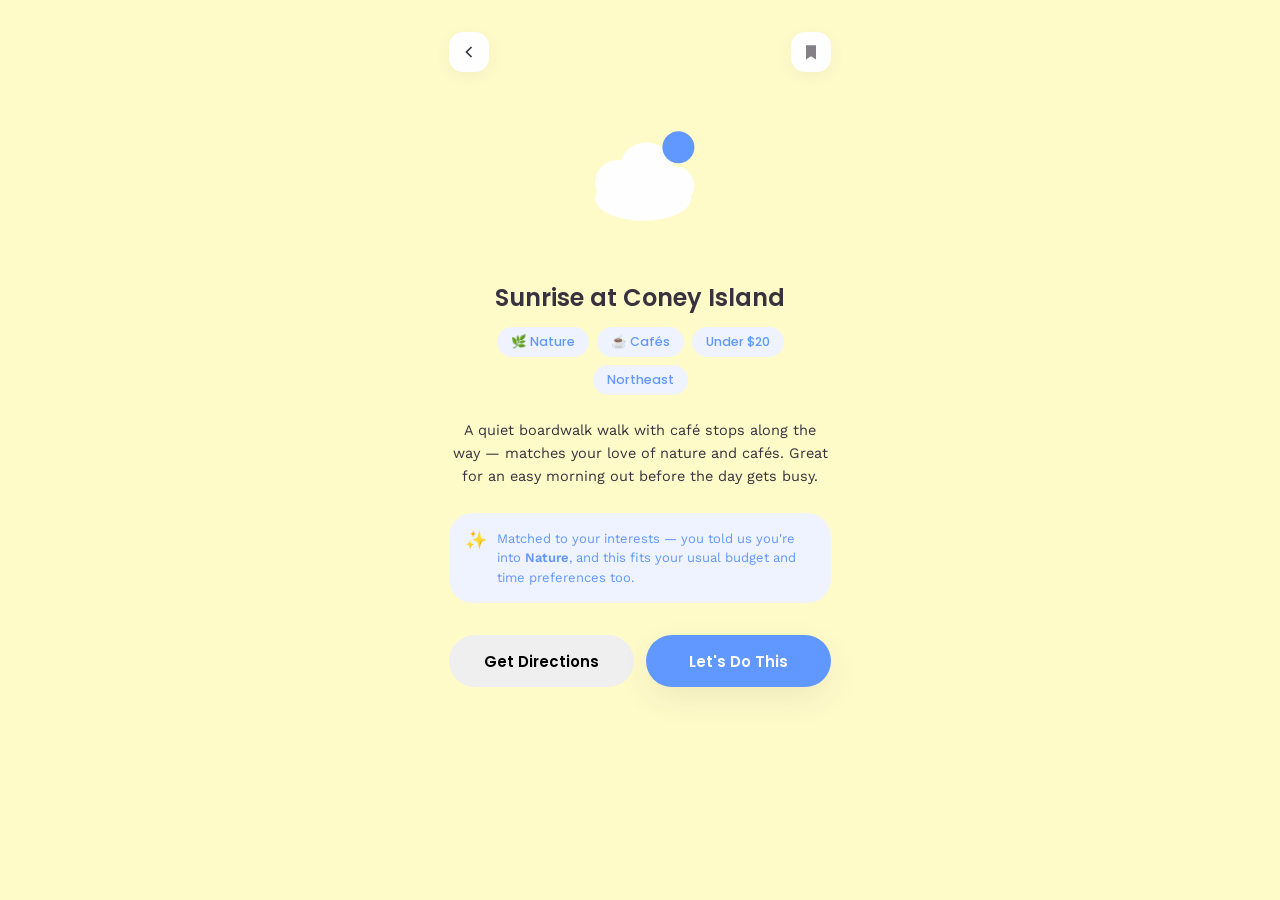
==== activity-detail.html @ 5b77f56b "Add baseline snapshot of the Today app prototype Pre-pivot static site: onboarding, home spin mechan" ====
<!doctype html>
<html lang="en">
<head>
<meta charset="UTF-8" />
<meta name="viewport" content="width=device-width, initial-scale=1.0" />
<title>Today — Activity</title>
<link rel="stylesheet" href="style.css" />
<style>
  .screen { padding-bottom: var(--space-6); }

  .detail-topbar { display: flex; align-items: center; justify-content: space-between; margin-bottom: var(--space-5); }
  .back-btn {
    width: 40px; height: 40px;
    display: flex; align-items: center; justify-content: center;
    background: var(--color-card);
    border-radius: 14px;
    box-shadow: var(--shadow-card);
    border: none;
    cursor: pointer;
  }
  .back-btn svg { width: 20px; height: 20px; color: var(--color-text); }

  .save-toggle {
    width: 40px; height: 40px;
    display: flex; align-items: center; justify-content: center;
    background: var(--color-card);
    border-radius: 14px;
    box-shadow: var(--shadow-card);
    border: none;
    cursor: pointer;
    color: var(--color-text-soft);
  }
  .save-toggle.saved { color: var(--color-accent); }
  .save-toggle svg { width: 20px; height: 20px; }

  .detail-hero { width: 160px; height: 160px; margin: 0 auto var(--space-5); }
  .detail-hero svg { width: 100%; height: 100%; }

  .detail-title { font-family: var(--font-heading); font-weight: 600; font-size: 24px; text-align: center; margin: 0 0 var(--space-3); }

  .detail-tags { display: flex; flex-wrap: wrap; gap: 8px; justify-content: center; margin-bottom: var(--space-5); }
  .detail-tag { padding: 6px 14px; border-radius: var(--radius-pill); background: var(--color-accent-soft); color: var(--color-accent); font-family: var(--font-heading); font-size: 12.5px; font-weight: 500; }

  .detail-desc { font-size: 14.5px; line-height: 1.6; color: var(--color-text); text-align: center; margin: 0 0 var(--space-5); }

  .why-card {
    background: var(--color-accent-soft);
    border-radius: var(--radius-md);
    padding: var(--space-4);
    margin-bottom: var(--space-6);
    display: flex;
    gap: 10px;
    align-items: flex-start;
  }
  .why-card .why-icon { font-size: 18px; flex-shrink: 0; }
  .why-card p { margin: 0; font-size: 13px; color: var(--color-accent); line-height: 1.5; text-align: left; }
  .why-card strong { font-weight: 600; }

  .detail-actions { display: flex; gap: var(--space-3); }
</style>
</head>
<body>
  <div class="screen">
    <div class="detail-topbar">
      <button class="back-btn" id="back-btn" aria-label="Back">
        <svg viewBox="0 0 24 24" fill="none" stroke="currentColor" stroke-width="2"><path d="M15 18l-6-6 6-6"/></svg>
      </button>
      <button class="save-toggle" id="save-toggle" aria-label="Save">
        <svg viewBox="0 0 24 24" fill="currentColor"><path d="M6 4h12v17l-6-4-6 4z"/></svg>
      </button>
    </div>

    <div class="detail-hero" id="detail-hero"></div>

    <h1 class="detail-title" id="detail-title"></h1>

    <div class="detail-tags" id="detail-tags"></div>

    <p class="detail-desc" id="detail-desc"></p>

    <div class="why-card">
      <span class="why-icon">✨</span>
      <p id="why-text"></p>
    </div>

    <div class="detail-actions">
      <button class="btn btn-outline flex1" id="directions-btn">Get Directions</button>
      <button class="btn btn-primary flex1" id="lets-do-this-btn">Let's Do This</button>
    </div>
  </div>

  <script>
    const fallback = {
      icon: '<ellipse cx="52" cy="64" rx="30" ry="14" fill="#fefeff"/><circle cx="36" cy="54" r="14" fill="#fefeff"/><circle cx="54" cy="46" r="17" fill="#fefeff"/><circle cx="72" cy="56" r="12" fill="#fefeff"/><circle cx="74" cy="32" r="10" fill="#6198ff"/>',
      title: 'Sunrise at Coney Island',
      desc: 'A quiet boardwalk walk with café stops along the way — matches your love of nature and cafés. Great for an easy morning out before the day gets busy.',
      tags: ['🌿 Nature', '☕ Cafés', 'Under $20', 'Northeast']
    };

    const stored = sessionStorage.getItem('todayPick');
    const pick = stored ? JSON.parse(stored) : fallback;

    document.getElementById('detail-hero').innerHTML = `<svg viewBox="0 0 100 100"><circle cx="50" cy="50" r="48" fill="#fffbc9"/>${pick.icon}</svg>`;
    document.getElementById('detail-title').textContent = pick.title;
    document.getElementById('detail-desc').textContent = pick.desc;
    document.getElementById('detail-tags').innerHTML = pick.tags.map(t => `<span class="detail-tag">${t}</span>`).join('');

    const topTag = pick.tags.find(t => /[a-zA-Z]/.test(t)) || pick.tags[0];
    document.getElementById('why-text').innerHTML = `Matched to your interests — you told us you're into <strong>${topTag.replace(/^[^\w]+/, '')}</strong>, and this fits your usual budget and time preferences too.`;

    document.getElementById('back-btn').addEventListener('click', () => history.back());
    document.getElementById('directions-btn').addEventListener('click', () => { window.location.href = 'directions.html'; });

    const saveToggle = document.getElementById('save-toggle');
    saveToggle.addEventListener('click', () => saveToggle.classList.toggle('saved'));

    document.getElementById('lets-do-this-btn').addEventListener('click', () => {
      localStorage.setItem('ongoingActivity', JSON.stringify(pick));
      window.location.href = 'home-single.html';
    });
  </script>
</body>
</html>
---- style.css ----
/* ==========================================================================
   Today — shared design tokens & base styles
   Used by: onboarding1.html, onboarding2.html, onboarding3.html, home.html
   Matches the existing login flow (index.html) exactly.
   ========================================================================== */

@import url('https://fonts.googleapis.com/css2?family=Baloo+2:wght@600&family=Work+Sans:wght@500&family=Poppins:wght@400;500;600&display=swap');

:root {
  /* Color */
  --color-bg: #fffbc9;
  --color-card: #fefeff;
  --color-text: #37323e;
  --color-text-soft: rgba(55, 50, 62, 0.62);
  --color-accent: #6198ff;
  --color-accent-soft: #eef3ff;
  --color-orange: #ffb37a;
  --color-border: rgba(55, 50, 62, 0.1);

  /* Type */
  --font-display: "Baloo 2", sans-serif;
  --font-heading: "Poppins", sans-serif;
  --font-body: "Work Sans", sans-serif;

  /* Radius */
  --radius-lg: 32px;
  --radius-md: 24px;
  --radius-sm: 14px;
  --radius-pill: 999px;

  /* Spacing */
  --space-1: 4px;
  --space-2: 8px;
  --space-3: 12px;
  --space-4: 16px;
  --space-5: 24px;
  --space-6: 32px;
  --space-7: 48px;

  /* Shadow */
  --shadow-soft: 0 12px 32px rgba(55, 50, 62, 0.08);
  --shadow-card: 0 4px 16px rgba(55, 50, 62, 0.06);

  /* Motion */
  --ease-out: cubic-bezier(0.16, 1, 0.3, 1);
  --ease-standard: cubic-bezier(0.4, 0, 0.2, 1);
}

* { box-sizing: border-box; }

/* Reset default UA button chrome for interactive elements authored as
   <button> (nav items, settings rows, chips, option cards, etc.) so
   their existing component styles apply cleanly. */
button.nav-item,
button.settings-row,
button.option-card,
button.chip,
button.filter-chip,
button.mode-card,
button.icon-option {
  appearance: none;
  -webkit-appearance: none;
  margin: 0;
  font: inherit;
  color: inherit;
}

html, body {
  margin: 0;
  height: 100%;
}

body {
  background: var(--color-bg);
  color: var(--color-text);
  font-family: var(--font-body);
  display: flex;
  flex-direction: column;
  align-items: center;
  min-height: 100vh;
  overflow-x: hidden;
}

/* ---- Page shell -------------------------------------------------------- */

.screen {
  width: 100%;
  max-width: 430px;
  min-height: 100vh;
  display: flex;
  flex-direction: column;
  padding: var(--space-6) var(--space-5) var(--space-5);
  opacity: 0;
  transform: translateY(8px);
  animation: screen-in 500ms var(--ease-out) forwards;
}

@keyframes screen-in {
  to { opacity: 1; transform: translateY(0); }
}

.screen.fade-out {
  animation: screen-out 320ms var(--ease-standard) forwards;
}

@keyframes screen-out {
  to { opacity: 0; transform: translateY(-8px); }
}

/* ---- Progress dots ------------------------------------------------------ */

.progress-dots {
  display: flex;
  justify-content: center;
  gap: var(--space-2);
  margin: 0 0 var(--space-5);
}

.progress-dots span {
  width: 8px;
  height: 8px;
  border-radius: 50%;
  background: var(--color-border);
  transition: background 300ms var(--ease-standard), transform 300ms var(--ease-standard);
}

.progress-dots span.active {
  background: var(--color-accent);
  transform: scale(1.25);
}

/* ---- Typography ---------------------------------------------------------- */

h1.title {
  font-family: var(--font-display);
  font-weight: 600;
  font-size: 30px;
  line-height: 1.2;
  margin: 0 0 var(--space-2);
  text-align: center;
}

p.subtitle {
  font-family: var(--font-body);
  font-size: 15px;
  line-height: 1.5;
  color: var(--color-text-soft);
  margin: 0 0 var(--space-6);
  text-align: center;
}

h2.section-title {
  font-family: var(--font-heading);
  font-weight: 600;
  font-size: 17px;
  margin: 0 0 var(--space-3);
}

/* ---- Buttons -------------------------------------------------------------- */

.btn {
  height: 52px;
  flex-shrink: 0;
  border-radius: var(--radius-pill);
  border: none;
  font-family: var(--font-heading);
  font-weight: 600;
  font-size: 15px;
  cursor: pointer;
  transition: transform 150ms var(--ease-standard), opacity 200ms var(--ease-standard), box-shadow 200ms var(--ease-standard);
}

.btn:active { transform: scale(0.97); }

.btn-primary {
  background: var(--color-accent);
  color: var(--color-card);
  box-shadow: var(--shadow-soft);
}

.btn-primary:disabled {
  opacity: 0.4;
  cursor: not-allowed;
  box-shadow: none;
}

/* ---- Chips ----------------------------------------------------------------- */

.chip-grid {
  display: grid;
  grid-template-columns: repeat(3, 1fr);
  gap: var(--space-2);
}

.chip {
  display: inline-flex;
  align-items: center;
  justify-content: center;
  gap: 6px;
  padding: 9px 8px;
  border-radius: var(--radius-pill);
  background: var(--color-card);
  border: 1px solid var(--color-border);
  font-family: var(--font-heading);
  font-size: 12.5px;
  font-weight: 500;
  color: var(--color-text);
  cursor: pointer;
  user-select: none;
  text-align: center;
  transition: transform 180ms var(--ease-standard), background 220ms var(--ease-standard), border-color 220ms var(--ease-standard), color 220ms var(--ease-standard);
}

.chip:active { transform: scale(0.95); }

.chip.selected {
  background: var(--color-accent);
  border-color: var(--color-accent);
  color: var(--color-card);
  transform: scale(1.04);
}

.chip .check {
  width: 14px;
  height: 14px;
  opacity: 0;
  transform: scale(0.5);
  transition: opacity 180ms var(--ease-standard), transform 180ms var(--ease-standard);
}

.chip.selected .check {
  opacity: 1;
  transform: scale(1);
}

/* ---- Option cards (budget / distance / time) -------------------------------- */

.option-row {
  display: flex;
  flex-wrap: wrap;
  gap: var(--space-3);
  margin-bottom: var(--space-6);
}

.option-row.scroll {
  flex-wrap: nowrap;
  overflow-x: auto;
  scroll-snap-type: x proximity;
  padding-bottom: var(--space-2);
  -webkit-overflow-scrolling: touch;
}

.option-row.scroll .option-card {
  flex: 0 0 auto;
  scroll-snap-align: start;
}

.option-card {
  flex: 1 1 auto;
  min-width: 78px;
  padding: 14px 12px 17px;
  line-height: 1.3;
  border-radius: var(--radius-sm);
  background: var(--color-card);
  border: 1px solid var(--color-border);
  text-align: center;
  font-family: var(--font-heading);
  font-size: 13.5px;
  font-weight: 500;
  color: var(--color-text);
  cursor: pointer;
  transition: transform 180ms var(--ease-standard), background 220ms var(--ease-standard), border-color 220ms var(--ease-standard), color 220ms var(--ease-standard);
}

.option-card:active { transform: scale(0.96); }

.option-card.selected {
  background: var(--color-accent);
  border-color: var(--color-accent);
  color: var(--color-card);
}

/* ---- Stepped slider ------------------------------------------------------- */

.slider {
  position: relative;
  padding-top: 44px;
  margin-bottom: var(--space-6);
}

.slider-track {
  position: relative;
  height: 8px;
  border-radius: var(--radius-pill);
  background: var(--color-border);
}

.slider-fill {
  position: absolute;
  top: 0;
  left: 0;
  height: 100%;
  border-radius: var(--radius-pill);
  background: var(--color-accent);
  transition: width 180ms var(--ease-standard);
}

.slider-handle {
  position: absolute;
  top: 50%;
  width: 28px;
  height: 28px;
  border-radius: 50%;
  background: var(--color-card);
  border: 3px solid var(--color-accent);
  box-shadow: var(--shadow-card);
  transform: translate(-50%, -50%);
  cursor: grab;
  touch-action: none;
  transition: left 180ms var(--ease-standard);
}

.slider-handle:active { cursor: grabbing; }
.slider.dragging .slider-handle,
.slider.dragging .slider-fill { transition: none; }

.slider-handle:focus-visible {
  outline: 2px solid var(--color-accent);
  outline-offset: 3px;
}

.slider-tooltip {
  position: absolute;
  top: 0;
  transform: translate(-50%, 0);
  background: var(--color-text);
  color: var(--color-card);
  font-family: var(--font-heading);
  font-size: 12.5px;
  font-weight: 600;
  padding: 5px 10px;
  border-radius: 8px;
  white-space: nowrap;
  transition: left 180ms var(--ease-standard);
}

.slider-tooltip::after {
  content: "";
  position: absolute;
  top: 100%;
  left: 50%;
  transform: translateX(-50%);
  border: 5px solid transparent;
  border-top-color: var(--color-text);
}

.slider-end-labels {
  display: flex;
  justify-content: space-between;
  margin-top: var(--space-2);
  font-family: var(--font-body);
  font-size: 12px;
  color: var(--color-text-soft);
}

/* ---- Illustration / floating motifs ------------------------------------------ */

.illustration {
  position: relative;
  height: 220px;
  margin-bottom: var(--space-5);
}

.float, .drift-left, .drift-right {
  transform-box: fill-box;
  transform-origin: center;
}

.float {
  animation: float 4200ms ease-in-out infinite;
}

@keyframes float {
  0%, 100% { transform: translateY(0); }
  50% { transform: translateY(-10px); }
}

.drift-left {
  animation: drift-left 6000ms ease-in-out infinite;
}

@keyframes drift-left {
  0%, 100% { transform: translateX(0); }
  50% { transform: translateX(-22px); }
}

.drift-right {
  animation: drift-right 7000ms ease-in-out infinite;
}

@keyframes drift-right {
  0%, 100% { transform: translateX(0); }
  50% { transform: translateX(22px); }
}

@media (prefers-reduced-motion: reduce) {
  .screen, .float, .drift-left, .drift-right { animation: none !important; }
}

/* ---- Bottom nav: floating pill with active-pill highlight ---------------- */

.bottom-nav {
  position: fixed;
  left: 50%;
  bottom: 20px;
  transform: translateX(-50%);
  background: var(--color-card);
  border-radius: var(--radius-pill);
  box-shadow: var(--shadow-soft);
  display: flex;
  align-items: center;
  gap: 4px;
  padding: 8px;
  z-index: 5;
}

.nav-item {
  display: flex;
  align-items: center;
  gap: 6px;
  padding: 12px;
  border: none;
  background: none;
  border-radius: var(--radius-pill);
  color: var(--color-text-soft);
  font-family: var(--font-heading);
  font-size: 12.5px;
  font-weight: 600;
  cursor: pointer;
  transition: background 220ms var(--ease-standard), color 220ms var(--ease-standard), padding 220ms var(--ease-standard);
}

.nav-item svg {
  width: 22px;
  height: 22px;
  flex-shrink: 0;
}

.nav-item span {
  display: none;
  white-space: nowrap;
}

.nav-item.active {
  flex-direction: column;
  gap: 2px;
  background: var(--color-accent);
  color: var(--color-card);
  padding: 10px 16px;
}

.nav-item.active span {
  font-size: 10.5px;
}

.nav-item.active span {
  display: inline;
}

/* ---- Layout utilities (replace one-off inline styles) --------------------- */
.flex1 { flex: 1; }
.btn-block { width: 100%; }
.hidden { display: none; }
.spacer { flex: 1; min-height: 16px; }
.spacer-lg { flex: 1; min-height: 24px; }
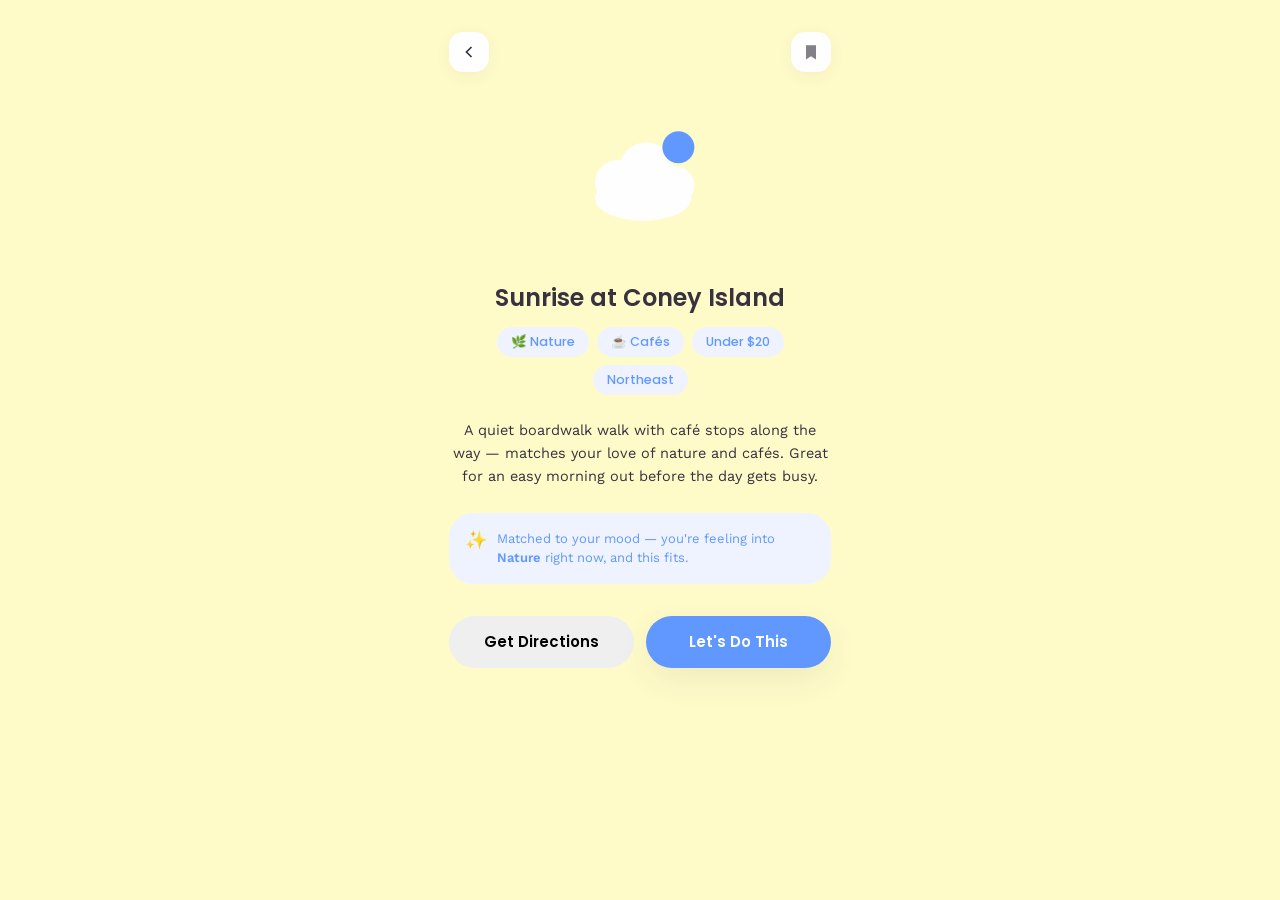
==== commit fdafc547: "feat: wire Spin to the mood-narrowed taxonomy pool" ====
--- a/activity-detail.html
+++ b/activity-detail.html
@@ -106,7 +106,7 @@
     document.getElementById('detail-tags').innerHTML = pick.tags.map(t => `<span class="detail-tag">${t}</span>`).join('');
 
     const topTag = pick.tags.find(t => /[a-zA-Z]/.test(t)) || pick.tags[0];
-    document.getElementById('why-text').innerHTML = `Matched to your interests — you told us you're into <strong>${topTag.replace(/^[^\w]+/, '')}</strong>, and this fits your usual budget and time preferences too.`;
+    document.getElementById('why-text').innerHTML = `Matched to your mood — you're feeling into <strong>${topTag.replace(/^[^\w]+/, '')}</strong> right now, and this fits.`;
 
     document.getElementById('back-btn').addEventListener('click', () => history.back());
     document.getElementById('directions-btn').addEventListener('click', () => { window.location.href = 'directions.html'; });
